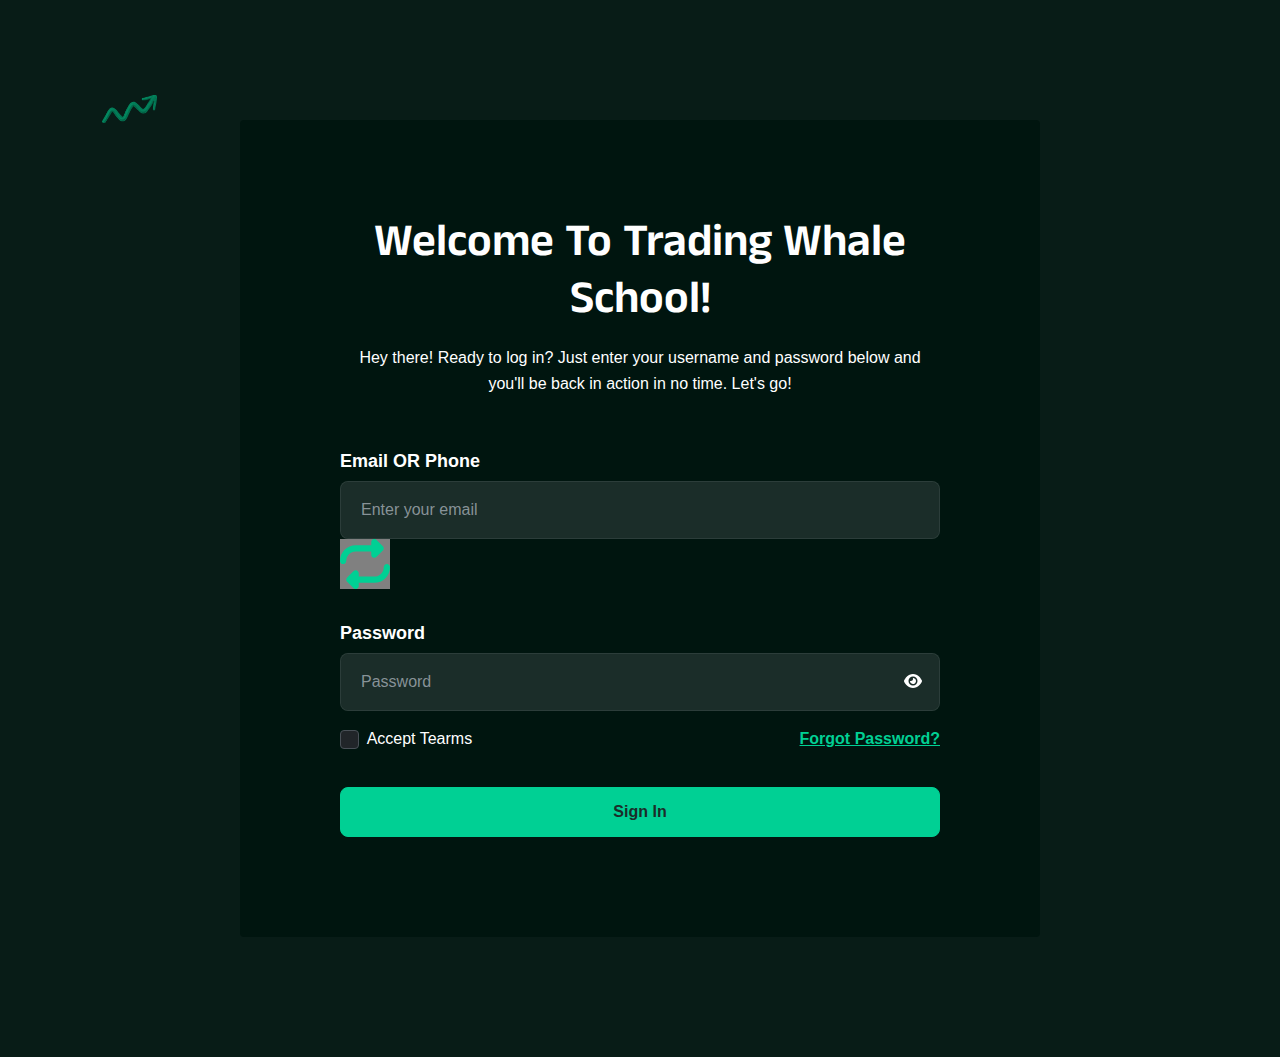
==== index.html @ 90357d7f "client update" ====
<!DOCTYPE html>
<html lang="en" data-bs-theme="dark">


<head>
  <title>Trading Whale School </title>
  <meta charset="UTF-8">
  <meta http-equiv="X-UA-Compatible" content="IE=edge">
  <meta name="viewport" content="width=device-width, initial-scale=1.0">

  <!-- Sites meta Data -->
  <meta name="application-name"
    content="Bitrader - Professional Multipurpose HTML Template for Your Crypto, Forex, and Stocks Trading Business">
  <meta name="author" content="thetork">
  <meta name="keywords" content="Bitrader, Crypto, Forex, and Stocks Trading Business">
  <meta name="description"
    content="Experience the power of Bitrader, the ultimate HTML template designed to transform your trading business. With its sleek design and advanced features, Bitrader empowers you to showcase your expertise, engage clients, and dominate the markets. Elevate your online presence and unlock new trading possibilities with Bitrader.">

  <!-- OG meta data -->
  <meta property="og:title"
    content="Bitrader - Professional Multipurpose HTML Template for Your Crypto, Forex, and Stocks Trading Business">
  <meta property="og:site_name" content=Bitrader>
  <meta property="og:url" content="index-5.html">
  <meta property="og:description"
    content="Welcome to Bitrader, the game-changing HTML template meticulously crafted to revolutionize your trading business. With its sleek and modern design, Bitrader provides a cutting-edge platform to showcase your expertise, attract clients, and stay ahead in the competitive trading markets.">
  <meta property="og:type" content="website">
  <meta property="og:image" content="assets/images/og.png">



  <link rel="shortcut icon" href="assets/images/favicon.png" type="image/x-icon">

  <link rel="stylesheet" href="assets/css/bootstrap.min.css">
  <link rel="stylesheet" href="assets/css/aos.css">
  <link rel="stylesheet" href="assets/css/all.min.css">

  <link rel="stylesheet" href="assets/css/swiper-bundle.min.css">



  <!-- main css for template -->
  <link rel="stylesheet" href="assets/css/style.css">
</head>

<body >

  <!-- ===============>> Preloader start here <<================= -->
  <div class="preloader">
    <img src="assets/images/logo/preloader.png" alt="preloader icon">
  </div>
  <!-- ===============>> Preloader end here <<================= -->



  <!-- ===============>> light&dark switch start here <<================= -->
  <!-- ===============>> light&dark switch start here <<================= -->










  <!-- ===============>> account start here <<================= -->
  <section class="account padding-top padding-bottom sec-bg-color2">
    <div class="container">
      <div class="account__wrapper" >
        <div class="row g-4">
          <div class="col-lg-12">
            <div class="account__content account__content--style1">

              <!-- account tittle -->
              <div class="account__header text-center">
                <h2>Welcome To Trading Whale School!</h2>
                <p>Hey there! Ready to log in? Just enter your username and password below and you'll be back in action
                  in no time. Let's go!</p>
              </div>

              <!-- account social -->

              <!-- account form -->
              <form action="home.html" class="account__form needs-validation" >


                <div class="row g-4">
                  <div class="col-12">
                    <div>
                      <label for="account-email" class="form-label">Email OR Phone</label>
                      <div class="group-control">
                        <input type="email" class="form-control" id="account-email" placeholder="Enter your email"
                        required> 
                        <span><i class="fas fa-repeat green-color" style="width: 50px; height:50px; background-color:gray" onclick="changeaccountemailvalue()"></i></span>
                      </div>
                      
                    </div>
                  </div>
                  <div class="col-12">
                    <div class="form-pass">
                      <label for="account-pass" class="form-label">Password</label>
                      <input type="password" class="form-control showhide-pass" id="account-pass" placeholder="Password"
                        required>

                      <button type="button" id="btnToggle" class="form-pass__toggle"><i id="eyeIcon"
                          class="fa fa-eye"></i></button>
                    </div>
                  </div>
                </div>

                <div class="account__check">

                  <div class="account__check-remember">
                    <input type="checkbox" class="form-check-input" value="" id="terms-check">
                    <label for="terms-check" class="form-check-label">
                      Accept Tearms
                    </label>
                  </div>
                  <div class="account__check-forgot">
                    <a href="forgot-pass.html">Forgot Password?</a>
                  </div>
                </div>

                <button type="submit" class="trk-btn trk-btn--border trk-btn--primary d-block mt-4">Sign in</button>
              </form>
            </div>
          </div>
        </div>
      </div>
    </div>
    <div class="account__shape">
      <span class="account__shape-item account__shape-item--1"><img src="assets/images/contact/4.png"
          alt="shape-icon"></span>
    </div>
  </section>
  <!-- ===============>> account end here <<================= -->







  <!-- vendor plugins -->

  <script src="assets/js/bootstrap.bundle.min.js"></script>
  <script src="assets/js/all.min.js"></script>
  <script src="assets/js/swiper-bundle.min.js"></script>
  <script src="assets/js/aos.js"></script>
  <script src="assets/js/fslightbox.js"></script>
  <script src="assets/js/purecounter_vanilla.js"></script>



  <script src="assets/js/custom.js"></script>


  <script>
   // function changeaccountemailvalue() to change account-email placholder to email or phone 

    function changeaccountemailvalue() {
      var accountemail = document.getElementById("account-email");
      if (accountemail.placeholder == "Enter your email") {
        accountemail.placeholder = "Enter your phone";
      } else {
        accountemail.placeholder = "Enter your email";
      }
      
    }
    
   

  </script>


</body>


</html>
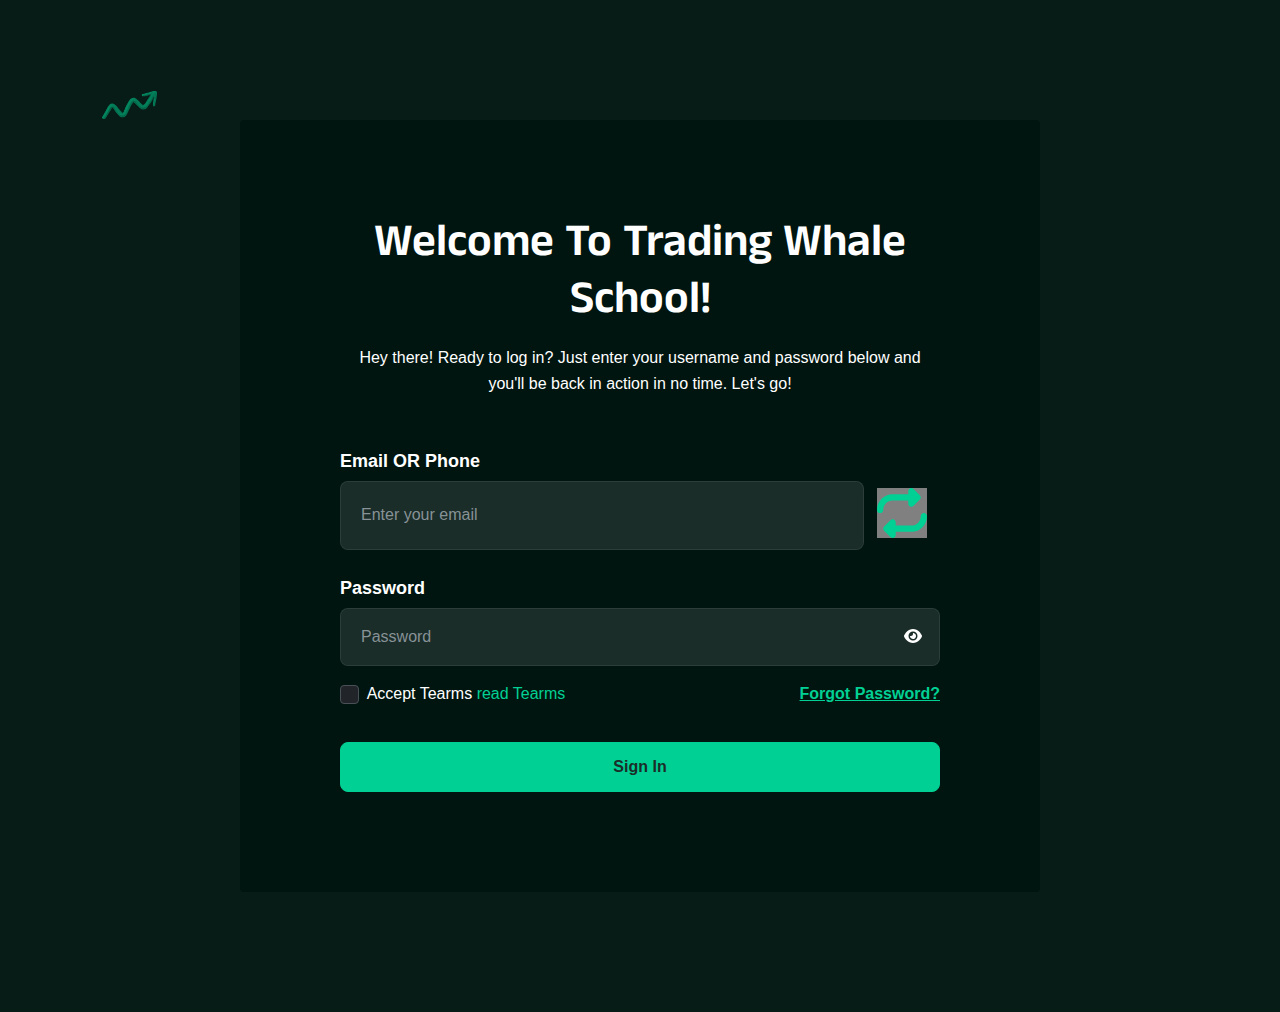
==== commit 1e7d81e8: "update" ====
--- a/index.html
+++ b/index.html
@@ -42,7 +42,7 @@
   <link rel="stylesheet" href="assets/css/style.css">
 </head>
 
-<body >
+<body>
 
   <!-- ===============>> Preloader start here <<================= -->
   <div class="preloader">
@@ -67,7 +67,7 @@
   <!-- ===============>> account start here <<================= -->
   <section class="account padding-top padding-bottom sec-bg-color2">
     <div class="container">
-      <div class="account__wrapper" >
+      <div class="account__wrapper">
         <div class="row g-4">
           <div class="col-lg-12">
             <div class="account__content account__content--style1">
@@ -82,19 +82,21 @@
               <!-- account social -->
 
               <!-- account form -->
-              <form action="home.html" class="account__form needs-validation" >
+              <form action="home.html" class="account__form needs-validation">
 
 
                 <div class="row g-4">
                   <div class="col-12">
                     <div>
                       <label for="account-email" class="form-label">Email OR Phone</label>
-                      <div class="group-control">
-                        <input type="email" class="form-control" id="account-email" placeholder="Enter your email"
-                        required> 
-                        <span><i class="fas fa-repeat green-color" style="width: 50px; height:50px; background-color:gray" onclick="changeaccountemailvalue()"></i></span>
+                      <div style="display: flex;">
+                        <input type="email" class="form-control" name="email" style="display: inline;"
+                          id="account-email" placeholder="Enter your email" required>
+                        <span class="btn btn-reapet"><i class="fas fa-repeat green-color"
+                            style="width: 50px; height:50px; background-color:gray"
+                            onclick="changeaccountemailvalue()"></i></span>
                       </div>
-                      
+
                     </div>
                   </div>
                   <div class="col-12">
@@ -103,8 +105,8 @@
                       <input type="password" class="form-control showhide-pass" id="account-pass" placeholder="Password"
                         required>
 
-                      <button type="button" id="btnToggle" class="form-pass__toggle"><i id="eyeIcon"
-                          class="fa fa-eye"></i></button>
+                      <button type="button" id="btnToggle" onclick="changepasstype()" class="form-pass__toggle"><i
+                          id="eyeIcon" class="fa fa-eye"></i></button>
                     </div>
                   </div>
                 </div>
@@ -116,6 +118,17 @@
                     <label for="terms-check" class="form-check-label">
                       Accept Tearms
                     </label>
+                    <label for="terms-check" class="form-check-label">
+                      <label class="tearms-label" onclick="showTearms()">read Tearms</label>
+                    </label>
+                  </div>
+                  <div id="terms-div"
+                    style=" padding:15px; display:none;background-color: rgb(68, 115, 99); margin:15px;max-width:100%; max-height:350px; overflow:scroll">
+                    <p>
+                      Please note that the user is solely responsible for their actions, and I (the website owner) am
+                      not liable for any losses they may incur. The platform's primary goal is to provide educational
+                      content and nothing more.
+                    </p>
                   </div>
                   <div class="account__check-forgot">
                     <a href="forgot-pass.html">Forgot Password?</a>
@@ -157,19 +170,42 @@
 
 
   <script>
-   // function changeaccountemailvalue() to change account-email placholder to email or phone 
+    // function changeaccountemailvalue() to change account-email placholder to email or phone 
 
     function changeaccountemailvalue() {
       var accountemail = document.getElementById("account-email");
       if (accountemail.placeholder == "Enter your email") {
         accountemail.placeholder = "Enter your phone";
+        accountemail.type = "text"
+        accountemail.name = "phone"
       } else {
         accountemail.placeholder = "Enter your email";
+        accountemail.type = "email"
+        accountemail.name = "email"
       }
-      
+
     }
-    
-   
+
+    function changepasstype() {
+      var passinput = document.getElementById("account-pass");
+      if (passinput.type == "password") {
+        passinput.type = "text"
+      } else {
+        passinput.type = "password"
+      }
+    }
+
+
+    function showTearms() {
+      var termsDiv = document.getElementById("terms-div")
+      if (termsDiv.style.display == "none") {
+        termsDiv.style.display = "block"
+        console.log("work")
+      } else if (termsDiv.style.display == "block") {
+        termsDiv.style.display = "none"
+
+      }
+    }
 
   </script>
 
--- a/assets/css/style.css
+++ b/assets/css/style.css
@@ -1917,6 +1917,19 @@
   }
 }
 
+.btn-reapet:active{
+  transform: scale(0.8);
+}
+
+.tearms-label{
+  color: #00d094 !important;
+}
+.tearms-label:hover{
+
+  cursor: pointer;
+  color: #106a50;
+}
+
 .form-pass__ctoggle, .form-pass__toggle {
   background: none;
   border: none;
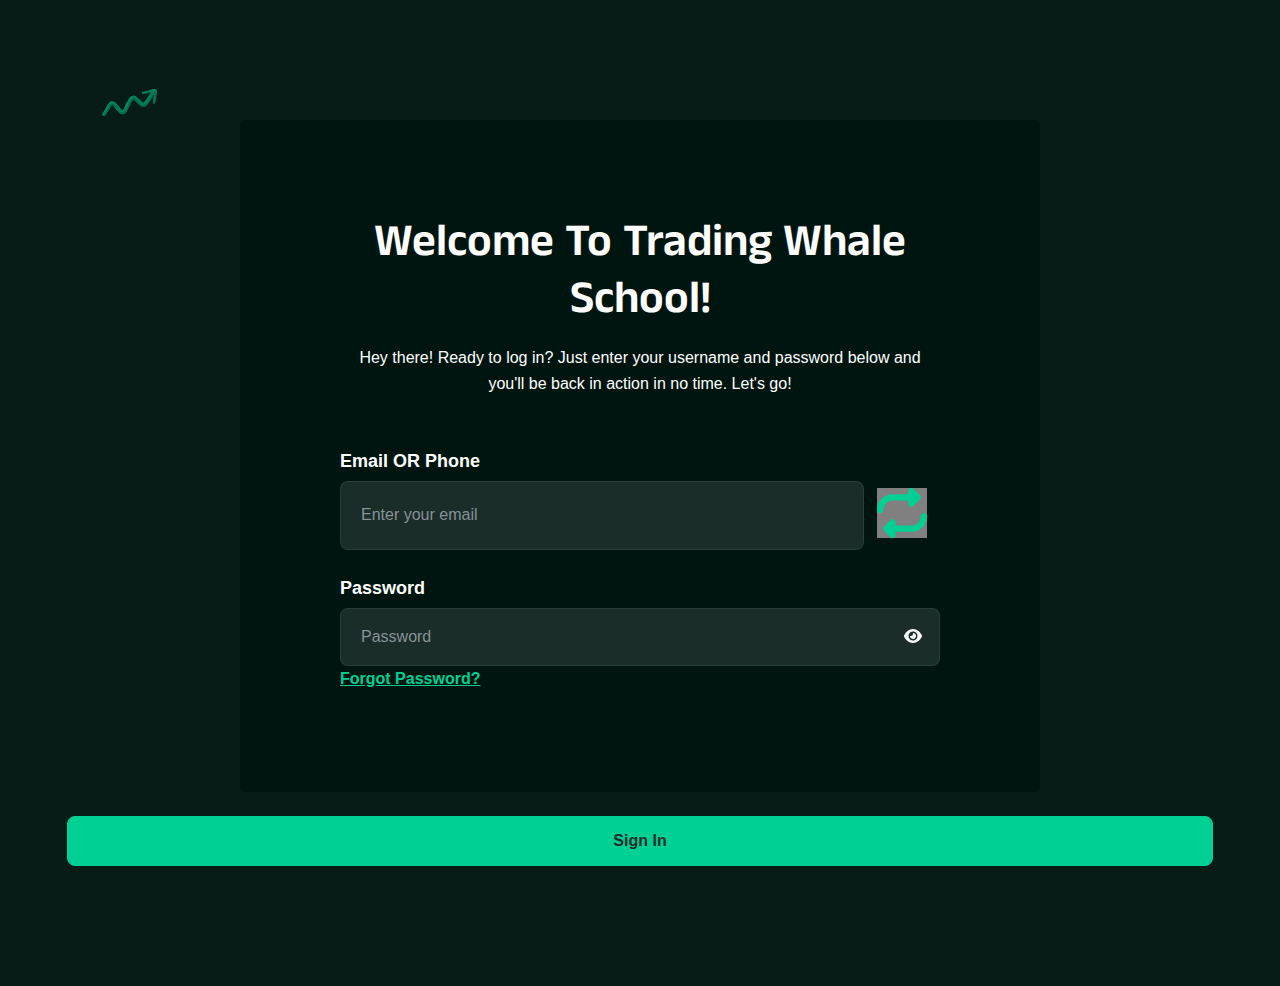
==== commit 407a508f: "client update" ====
--- a/index.html
+++ b/index.html
@@ -86,6 +86,7 @@
 
 
                 <div class="row g-4">
+                  
                   <div class="col-12">
                     <div>
                       <label for="account-email" class="form-label">Email OR Phone</label>
@@ -94,7 +95,8 @@
                           id="account-email" placeholder="Enter your email" required>
                         <span class="btn btn-reapet"><i class="fas fa-repeat green-color"
                             style="width: 50px; height:50px; background-color:gray"
-                            onclick="changeaccountemailvalue()"></i></span>
+                            onclick="changeaccountemailvalue()"></i></span> 
+                              <!-- <input type="radio" style="width: 40px;height:40px;" name="" id=""> -->
                       </div>
 
                     </div>
@@ -111,25 +113,7 @@
                   </div>
                 </div>
 
-                <div class="account__check">
-
-                  <div class="account__check-remember">
-                    <input type="checkbox" class="form-check-input" value="" id="terms-check">
-                    <label for="terms-check" class="form-check-label">
-                      Accept Tearms
-                    </label>
-                    <label for="terms-check" class="form-check-label">
-                      <label class="tearms-label" onclick="showTearms()">read Tearms</label>
-                    </label>
-                  </div>
-                  <div id="terms-div"
-                    style=" padding:15px; display:none;background-color: rgb(68, 115, 99); margin:15px;max-width:100%; max-height:350px; overflow:scroll">
-                    <p>
-                      Please note that the user is solely responsible for their actions, and I (the website owner) am
-                      not liable for any losses they may incur. The platform's primary goal is to provide educational
-                      content and nothing more.
-                    </p>
-                  </div>
+               
                   <div class="account__check-forgot">
                     <a href="forgot-pass.html">Forgot Password?</a>
                   </div>
--- a/assets/css/style.css
+++ b/assets/css/style.css
@@ -1845,8 +1845,8 @@
 
 
 .rotate:hover{
-  border: 2px solid rgb(125, 200, 13);
-  outline: 5px solid rgb(175, 255, 56);
+  border: 2px solid #00d094;
+  outline: 5px solid #04eaa9;
 }
 
 .star-color{
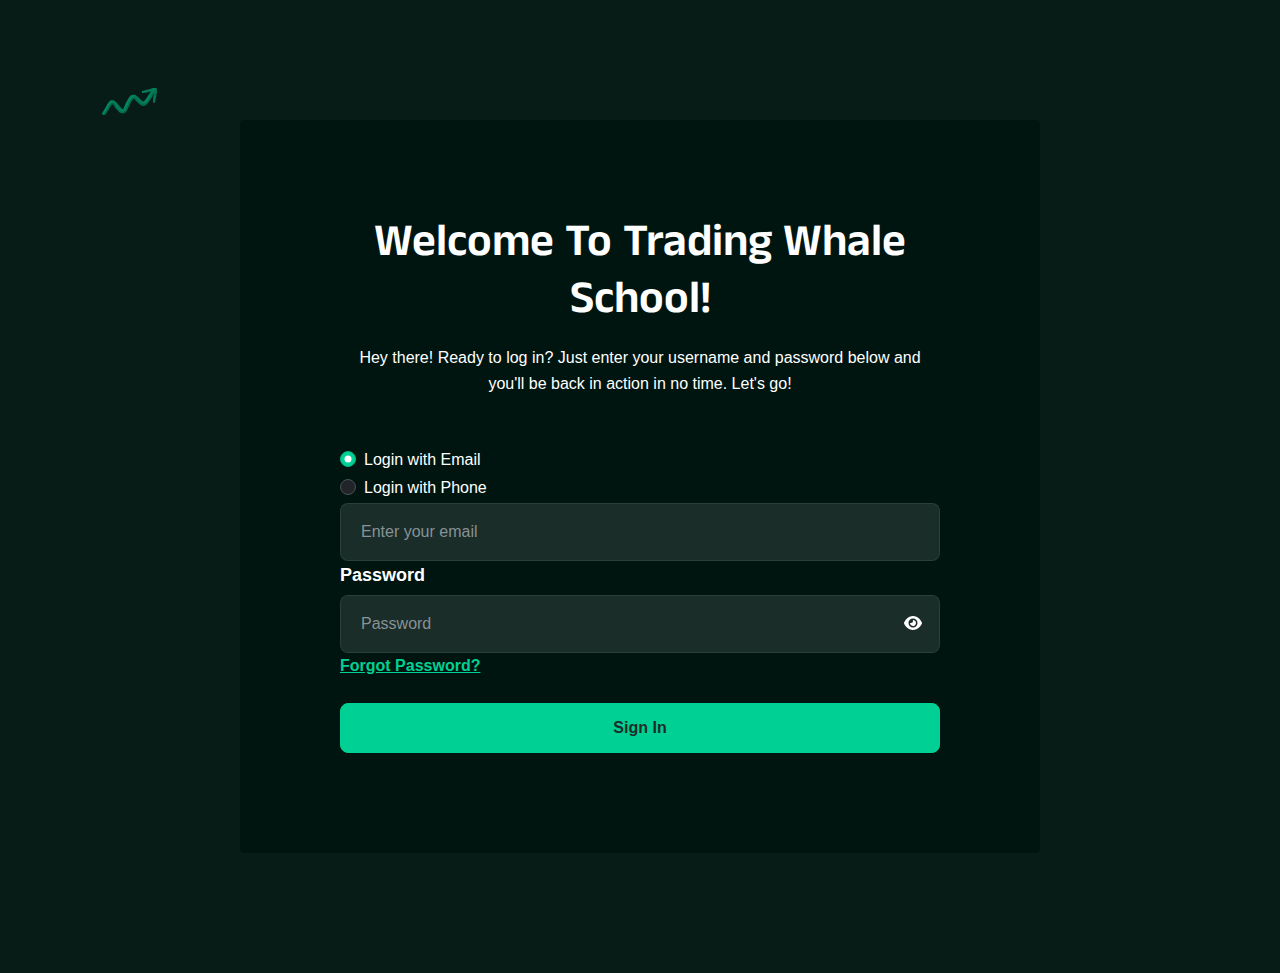
==== commit 90b1941f: "client update" ====
--- a/index.html
+++ b/index.html
@@ -86,50 +86,68 @@
 
 
                 <div class="row g-4">
-                  
+
                   <div class="col-12">
                     <div>
-                      <label for="account-email" class="form-label">Email OR Phone</label>
-                      <div style="display: flex;">
-                        <input type="email" class="form-control" name="email" style="display: inline;"
-                          id="account-email" placeholder="Enter your email" required>
-                        <span class="btn btn-reapet"><i class="fas fa-repeat green-color"
+                      <div class="form-check">
+                        <input class="form-check-input" type="radio" onchange="loginForm()" name="login"
+                          id="email-login" checked>
+                        <label class="form-check-label" for="">
+                          Login with Email
+                        </label>
+                      </div>
+                      <div class="form-check">
+                        <input class="form-check-input" type="radio" onchange="loginForm()" name="login"
+                          id="phone-login">
+                        <label class="form-check-label" for="">
+                          Login with Phone
+                        </label>
+                      </div>
+                    </div>
+                    <div style="display: flex;">
+                      <input type="email" class="form-control" name="email" style="display: inline;" id="account-email"
+                        placeholder="Enter your email" required>
+                      <!-- <span class="btn btn-reapet"><i class="fas fa-repeat green-color"
                             style="width: 50px; height:50px; background-color:gray"
-                            onclick="changeaccountemailvalue()"></i></span> 
-                              <!-- <input type="radio" style="width: 40px;height:40px;" name="" id=""> -->
-                      </div>
+                            onclick="changeaccountemailvalue()"></i>
+                          </span>  -->
 
                     </div>
-                  </div>
-                  <div class="col-12">
-                    <div class="form-pass">
-                      <label for="account-pass" class="form-label">Password</label>
-                      <input type="password" class="form-control showhide-pass" id="account-pass" placeholder="Password"
-                        required>
-
-                      <button type="button" id="btnToggle" onclick="changepasstype()" class="form-pass__toggle"><i
-                          id="eyeIcon" class="fa fa-eye"></i></button>
-                    </div>
+
                   </div>
                 </div>
-
-               
-                  <div class="account__check-forgot">
-                    <a href="forgot-pass.html">Forgot Password?</a>
+                <div class="col-12">
+                  <div class="form-pass">
+                    <label for="account-pass" class="form-label">Password</label>
+                    <input type="password" class="form-control showhide-pass" id="account-pass" placeholder="Password"
+                      required>
+
+                    <button type="button" id="btnToggle" onclick="changepasstype()" class="form-pass__toggle"><i
+                        id="eyeIcon" class="fa fa-eye"></i></button>
                   </div>
                 </div>
-
+                <div class="account__check-forgot">
+                  <a href="forgot-pass.html">Forgot Password?</a>
+                </div>
                 <button type="submit" class="trk-btn trk-btn--border trk-btn--primary d-block mt-4">Sign in</button>
-              </form>
+
             </div>
+
+            
+
           </div>
+
+          </form>
         </div>
       </div>
-    </div>
-    <div class="account__shape">
-      <span class="account__shape-item account__shape-item--1"><img src="assets/images/contact/4.png"
-          alt="shape-icon"></span>
-    </div>
+      </div>
+      </div>
+      </div>
+      <div class="account__shape">
+        <span class="account__shape-item account__shape-item--1"><img src="assets/images/contact/4.png"
+            alt="shape-icon"></span>
+      </div>
+    
   </section>
   <!-- ===============>> account end here <<================= -->
 
@@ -156,8 +174,10 @@
   <script>
     // function changeaccountemailvalue() to change account-email placholder to email or phone 
 
+    var accountemail = document.getElementById("account-email");
+
+
     function changeaccountemailvalue() {
-      var accountemail = document.getElementById("account-email");
       if (accountemail.placeholder == "Enter your email") {
         accountemail.placeholder = "Enter your phone";
         accountemail.type = "text"
@@ -169,6 +189,17 @@
       }
 
     }
+    document.getElementById('email-login');
+    document.getElementById('phone-login');
+    function loginForm() {
+      if (document.getElementById('email-login').checked) {
+        document.getElementById('account-email').placeholder = "Login with Email";
+      } else if (document.getElementById('phone-login').checked) {
+        document.getElementById('account-email').placeholder = "Login with Phone";
+      }
+    }
+
+
 
     function changepasstype() {
       var passinput = document.getElementById("account-pass");
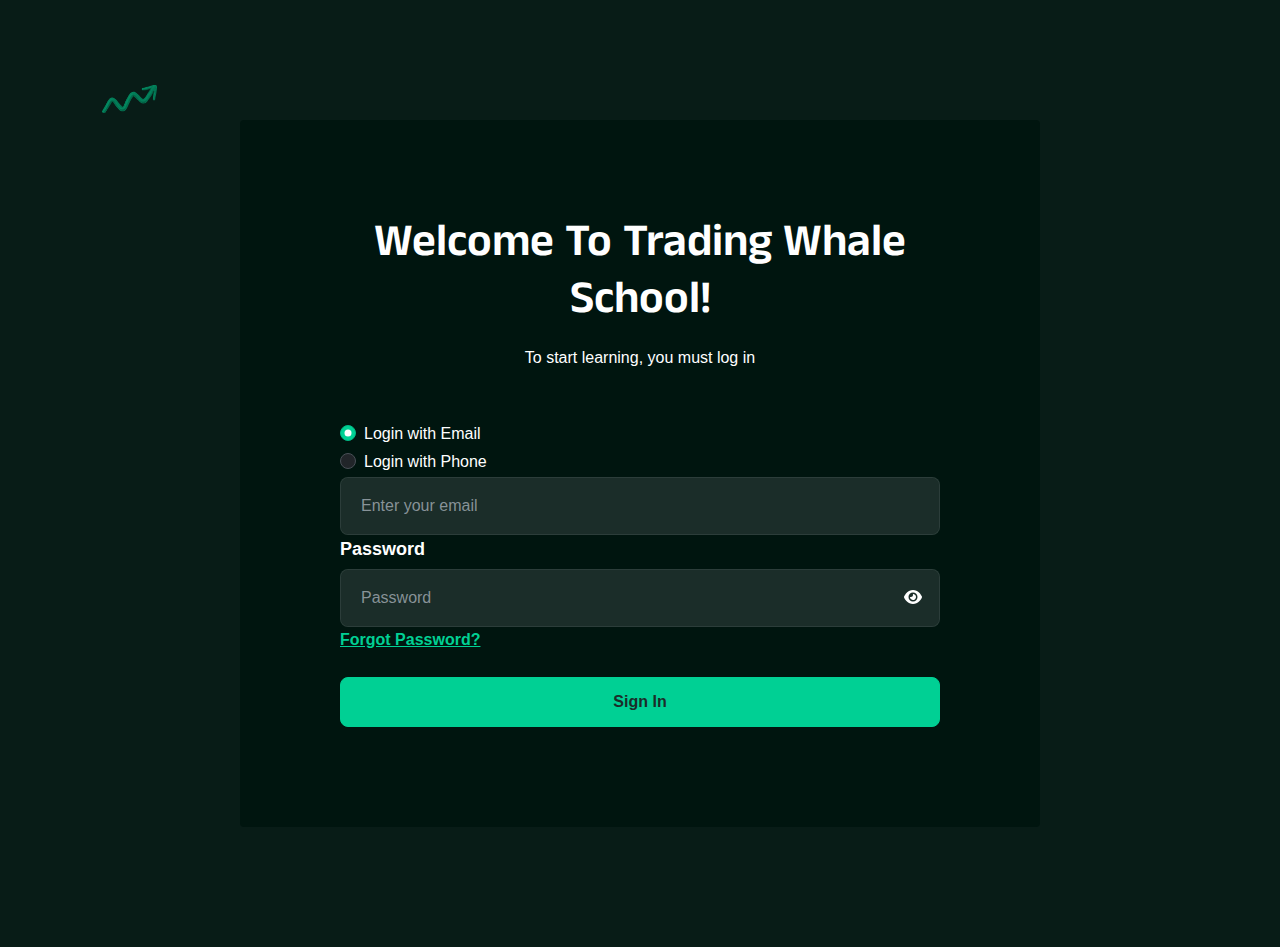
==== commit ec95d102: "client update" ====
--- a/index.html
+++ b/index.html
@@ -75,8 +75,9 @@
               <!-- account tittle -->
               <div class="account__header text-center">
                 <h2>Welcome To Trading Whale School!</h2>
-                <p>Hey there! Ready to log in? Just enter your username and password below and you'll be back in action
-                  in no time. Let's go!</p>
+                <p>
+                  To start learning, you must log in
+                </p>
               </div>
 
               <!-- account social -->
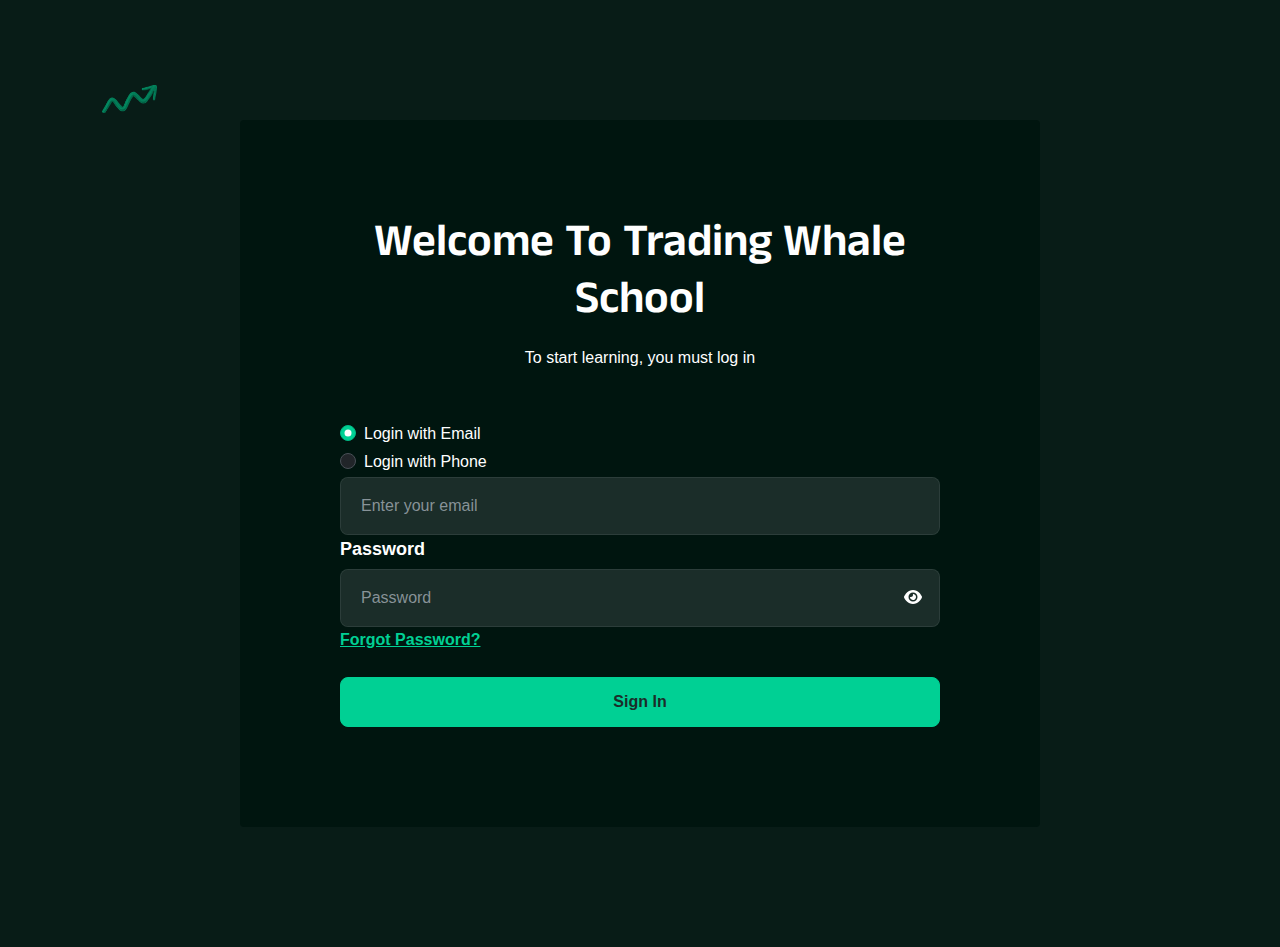
==== commit 82ff9fc7: "client update" ====
--- a/index.html
+++ b/index.html
@@ -74,7 +74,7 @@
 
               <!-- account tittle -->
               <div class="account__header text-center">
-                <h2>Welcome To Trading Whale School!</h2>
+                <h2>Welcome To Trading Whale School</h2>
                 <p>
                   To start learning, you must log in
                 </p>
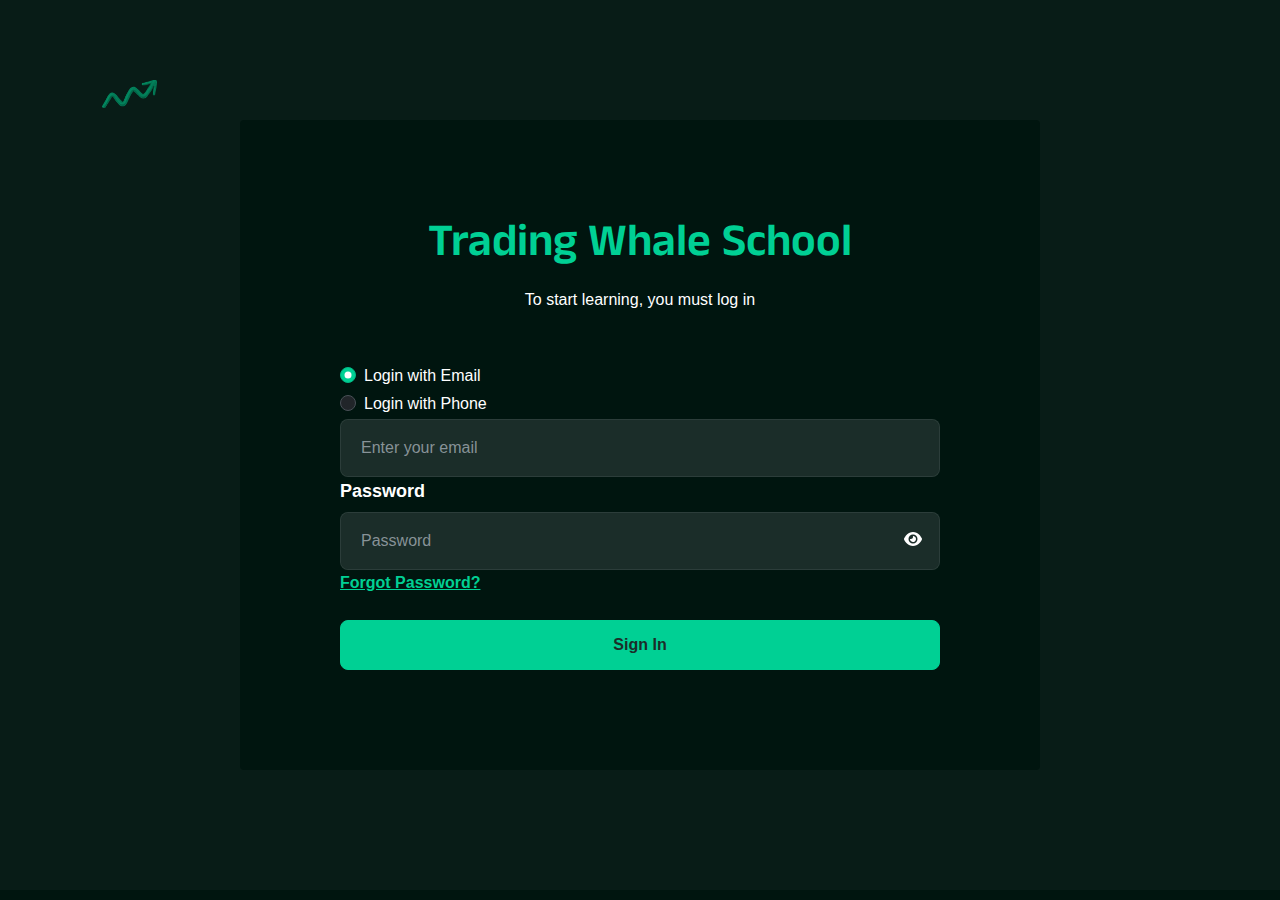
==== commit e5d24ef9: "client update" ====
--- a/index.html
+++ b/index.html
@@ -74,7 +74,7 @@
 
               <!-- account tittle -->
               <div class="account__header text-center">
-                <h2>Welcome To Trading Whale School</h2>
+                <h2 class="green-color"> Trading Whale School</h2>
                 <p>
                   To start learning, you must log in
                 </p>
--- a/assets/css/style.css
+++ b/assets/css/style.css
@@ -3458,7 +3458,7 @@
 }
 .menu > li > a {
   font-size: 1rem;
-  padding: 15px 22px;
+  padding: 15px 15px;
   text-transform: capitalize;
   font-family: "Open Sans", sans-serif;
   color: var(--title-color);
@@ -3571,6 +3571,13 @@
     visibility: visible;
   }
 }
+
+
+@media (min-width: 992px) and (max-width: 1199px) {
+  .menu li a {
+    padding: 10px 16px;
+  }
+}
 @media (min-width: 992px) and (max-width: 1199px) {
   .menu li a {
     padding: 10px 16px;
